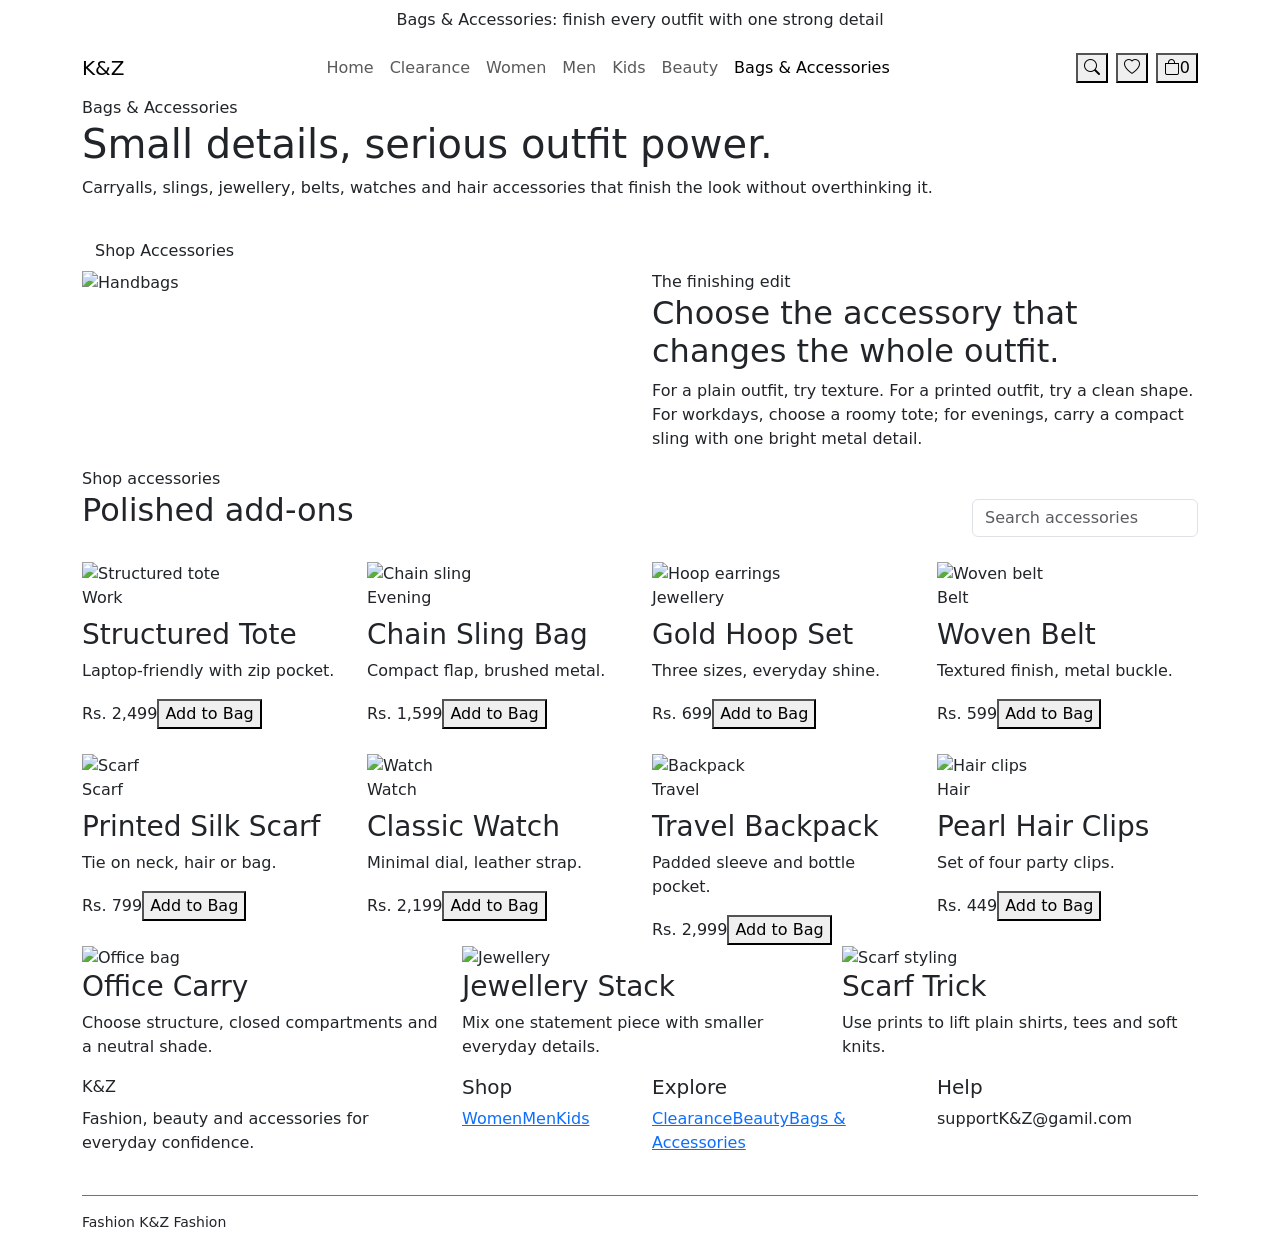
==== bags-accessories.html @ 071289cc "Add files via upload" ====
<!DOCTYPE html>
<html>
<head>
    <meta charset="UTF-8"><meta name="viewport" content="width=device-width, initial-scale=1.0">
    <title>Bags & Accessories | K&Z</title>
    <link href="https://cdn.jsdelivr.net/npm/bootstrap@5.3.3/dist/css/bootstrap.min.css" rel="stylesheet"><link href="https://cdn.jsdelivr.net/npm/bootstrap-icons@1.11.3/font/bootstrap-icons.css" rel="stylesheet"><link href="https://fonts.googleapis.com/css2?family=Playfair+Display:wght@700;800&family=Poppins:wght@400;500;600;700;800&display=swap" rel="stylesheet"><link rel="stylesheet" href="css/styles.css">
</head>
<body>
    <div class="top-strip py-2 text-center">Bags & Accessories: finish every outfit with one strong detail</div>
    <nav class="navbar navbar-expand-lg sticky-top"><div class="container"><a class="navbar-brand brand-mark" href="index.html">K&Z</a><button class="navbar-toggler" type="button" data-bs-toggle="collapse" data-bs-target="#mainMenu"><span class="navbar-toggler-icon"></span></button><div class="collapse navbar-collapse" id="mainMenu"><ul class="navbar-nav mx-auto mb-2 mb-lg-0"><li class="nav-item"><a class="nav-link" href="index.html">Home</a></li><li class="nav-item"><a class="nav-link" href="clearance.html">Clearance</a></li><li class="nav-item"><a class="nav-link" href="women.html">Women</a></li><li class="nav-item"><a class="nav-link" href="men.html">Men</a></li><li class="nav-item"><a class="nav-link" href="kids.html">Kids</a></li><li class="nav-item"><a class="nav-link" href="beauty.html">Beauty</a></li><li class="nav-item"><a class="nav-link active" href="bags-accessories.html">Bags & Accessories</a></li></ul><div class="d-flex gap-2"><button class="nav-icon-btn"><i class="bi bi-search"></i></button><button class="nav-icon-btn"><i class="bi bi-heart"></i></button><button class="nav-icon-btn"><i class="bi bi-bag"></i><span class="cart-count">0</span></button></div></div></div></nav>

    <header class="hero" style="background-image: url('https://images.unsplash.com/photo-1594223274512-ad4803739b7c?auto=format&fit=crop&w=1800&q=80');"><div class="container hero-inner"><span class="eyebrow">Bags & Accessories</span><h1>Small details, serious outfit power.</h1><p>Carryalls, slings, jewellery, belts, watches and hair accessories that finish the look without overthinking it.</p><a href="#products" class="btn btn-shop mt-3">Shop Accessories</a></div></header>

    <main>
        <section class="section-pad"><div class="container"><div class="row g-4"><div class="col-md-6"><div class="story-tile"><img src="https://images.unsplash.com/photo-1584917865442-de89df76afd3?auto=format&fit=crop&w=1000&q=80" alt="Handbags"></div></div><div class="col-md-6"><div class="story-copy"><span class="eyebrow">The finishing edit</span><h2 class="section-title">Choose the accessory that changes the whole outfit.</h2><p>For a plain outfit, try texture. For a printed outfit, try a clean shape. For workdays, choose a roomy tote; for evenings, carry a compact sling with one bright metal detail.</p><div class="d-flex gap-2 mt-3"><span class="swatch" style="background:#111"></span><span class="swatch" style="background:#8c3f2e"></span><span class="swatch" style="background:#c48a3a"></span><span class="swatch" style="background:#f1e4d2"></span></div></div></div></div></div></section>
        <section id="products" class="section-pad soft-band"><div class="container"><div class="d-flex flex-wrap justify-content-between align-items-end gap-3 mb-4"><div><span class="eyebrow">Shop accessories</span><h2 class="section-title">Polished add-ons</h2></div><input id="siteSearch" class="form-control w-auto" type="search" placeholder="Search accessories"></div><div class="row g-4">
            <div class="col-sm-6 col-lg-3" data-product="structured tote"><article class="product-card"><img class="product-img" src="https://images.unsplash.com/photo-1590874103328-eac38a683ce7?auto=format&fit=crop&w=700&q=80" alt="Structured tote"><div class="product-body"><span class="badge-soft">Work</span><h3 class="product-title mt-2">Structured Tote</h3><p class="product-meta">Laptop-friendly with zip pocket.</p><span class="price">Rs. 2,499</span><button class="quick-add">Add to Bag</button></div></article></div>
            <div class="col-sm-6 col-lg-3" data-product="chain sling bag"><article class="product-card"><img class="product-img" src="https://images.unsplash.com/photo-1584917865442-de89df76afd3?auto=format&fit=crop&w=700&q=80" alt="Chain sling"><div class="product-body"><span class="badge-soft">Evening</span><h3 class="product-title mt-2">Chain Sling Bag</h3><p class="product-meta">Compact flap, brushed metal.</p><span class="price">Rs. 1,599</span><button class="quick-add">Add to Bag</button></div></article></div>
            <div class="col-sm-6 col-lg-3" data-product="gold hoop set"><article class="product-card"><img class="product-img" src="https://images.unsplash.com/photo-1515562141207-7a88fb7ce338?auto=format&fit=crop&w=700&q=80" alt="Hoop earrings"><div class="product-body"><span class="badge-soft">Jewellery</span><h3 class="product-title mt-2">Gold Hoop Set</h3><p class="product-meta">Three sizes, everyday shine.</p><span class="price">Rs. 699</span><button class="quick-add">Add to Bag</button></div></article></div>
            <div class="col-sm-6 col-lg-3" data-product="woven belt"><article class="product-card"><img class="product-img" src="https://images.unsplash.com/photo-1553062407-98eeb64c6a62?auto=format&fit=crop&w=700&q=80" alt="Woven belt"><div class="product-body"><span class="badge-soft">Belt</span><h3 class="product-title mt-2">Woven Belt</h3><p class="product-meta">Textured finish, metal buckle.</p><span class="price">Rs. 599</span><button class="quick-add">Add to Bag</button></div></article></div>
            <div class="col-sm-6 col-lg-3" data-product="silk scarf"><article class="product-card"><img class="product-img" src="https://images.unsplash.com/photo-1601924638867-3a6de6b7a500?auto=format&fit=crop&w=700&q=80" alt="Scarf"><div class="product-body"><span class="badge-soft">Scarf</span><h3 class="product-title mt-2">Printed Silk Scarf</h3><p class="product-meta">Tie on neck, hair or bag.</p><span class="price">Rs. 799</span><button class="quick-add">Add to Bag</button></div></article></div>
            <div class="col-sm-6 col-lg-3" data-product="classic watch"><article class="product-card"><img class="product-img" src="https://images.unsplash.com/photo-1523275335684-37898b6baf30?auto=format&fit=crop&w=700&q=80" alt="Watch"><div class="product-body"><span class="badge-soft">Watch</span><h3 class="product-title mt-2">Classic Watch</h3><p class="product-meta">Minimal dial, leather strap.</p><span class="price">Rs. 2,199</span><button class="quick-add">Add to Bag</button></div></article></div>
            <div class="col-sm-6 col-lg-3" data-product="travel backpack"><article class="product-card"><img class="product-img" src="https://images.unsplash.com/photo-1622560480605-d83c853bc5c3?auto=format&fit=crop&w=700&q=80" alt="Backpack"><div class="product-body"><span class="badge-soft">Travel</span><h3 class="product-title mt-2">Travel Backpack</h3><p class="product-meta">Padded sleeve and bottle pocket.</p><span class="price">Rs. 2,999</span><button class="quick-add">Add to Bag</button></div></article></div>
            <div class="col-sm-6 col-lg-3" data-product="pearl hair clips"><article class="product-card"><img class="product-img" src="https://images.unsplash.com/photo-1611591437281-460bfbe1220a?auto=format&fit=crop&w=700&q=80" alt="Hair clips"><div class="product-body"><span class="badge-soft">Hair</span><h3 class="product-title mt-2">Pearl Hair Clips</h3><p class="product-meta">Set of four party clips.</p><span class="price">Rs. 449</span><button class="quick-add">Add to Bag</button></div></article></div>
        </div></div></section>
        <section class="section-pad"><div class="container"><div class="row g-4"><div class="col-md-4"><div class="journal-tile"><img src="https://images.unsplash.com/photo-1559563458-527698bf5295?auto=format&fit=crop&w=800&q=80" alt="Office bag"><div class="journal-copy"><h3>Office Carry</h3><p>Choose structure, closed compartments and a neutral shade.</p></div></div></div><div class="col-md-4"><div class="journal-tile"><img src="https://images.unsplash.com/photo-1606760227091-3dd870d97f1d?auto=format&fit=crop&w=800&q=80" alt="Jewellery"><div class="journal-copy"><h3>Jewellery Stack</h3><p>Mix one statement piece with smaller everyday details.</p></div></div></div><div class="col-md-4"><div class="journal-tile"><img src="https://images.unsplash.com/photo-1503342217505-b0a15ec3261c?auto=format&fit=crop&w=800&q=80" alt="Scarf styling"><div class="journal-copy"><h3>Scarf Trick</h3><p>Use prints to lift plain shirts, tees and soft knits.</p></div></div></div></div></div></section>
    </main>
    <footer class="footer"><div class="container"><div class="row g-4"><div class="col-md-4"><div class="brand-mark mb-2">K&Z</div><p>Fashion, beauty and accessories for everyday confidence.</p></div><div class="col-md-2"><h5>Shop</h5><a href="women.html">Women</a><a href="men.html">Men</a><a href="kids.html">Kids</a></div><div class="col-md-3"><h5>Explore</h5><a href="clearance.html">Clearance</a><a href="beauty.html">Beauty</a><a href="bags-accessories.html">Bags & Accessories</a></div><div class="col-md-3"><h5>Help</h5><p>supportK&Z@gamil.com</p></div></div><div class="border-top border-secondary mt-4 pt-3 small">Fashion <span id="year"></span> K&Z Fashion</div></div></footer>
    <script src="https://cdn.jsdelivr.net/npm/bootstrap@5.3.3/dist/js/bootstrap.bundle.min.js"></script><script src="js/script.js"></script>
</body>
</html>
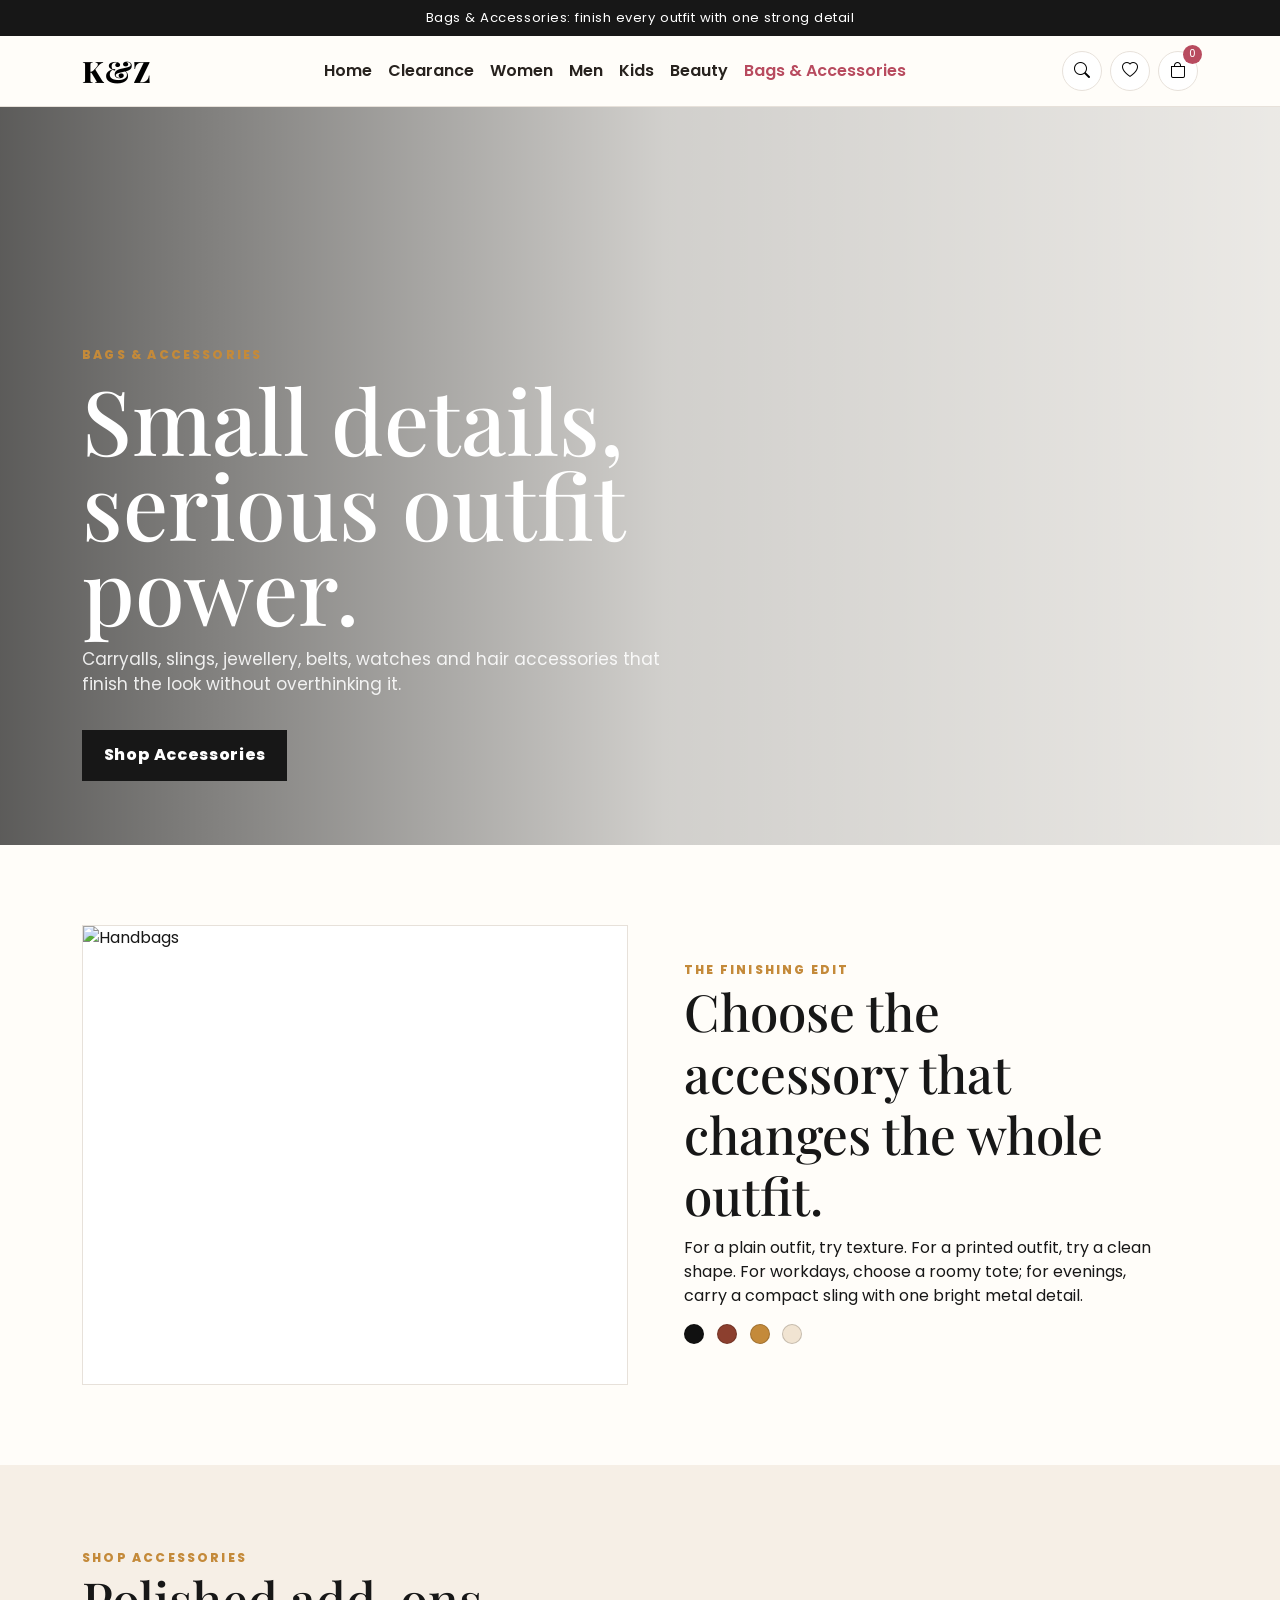
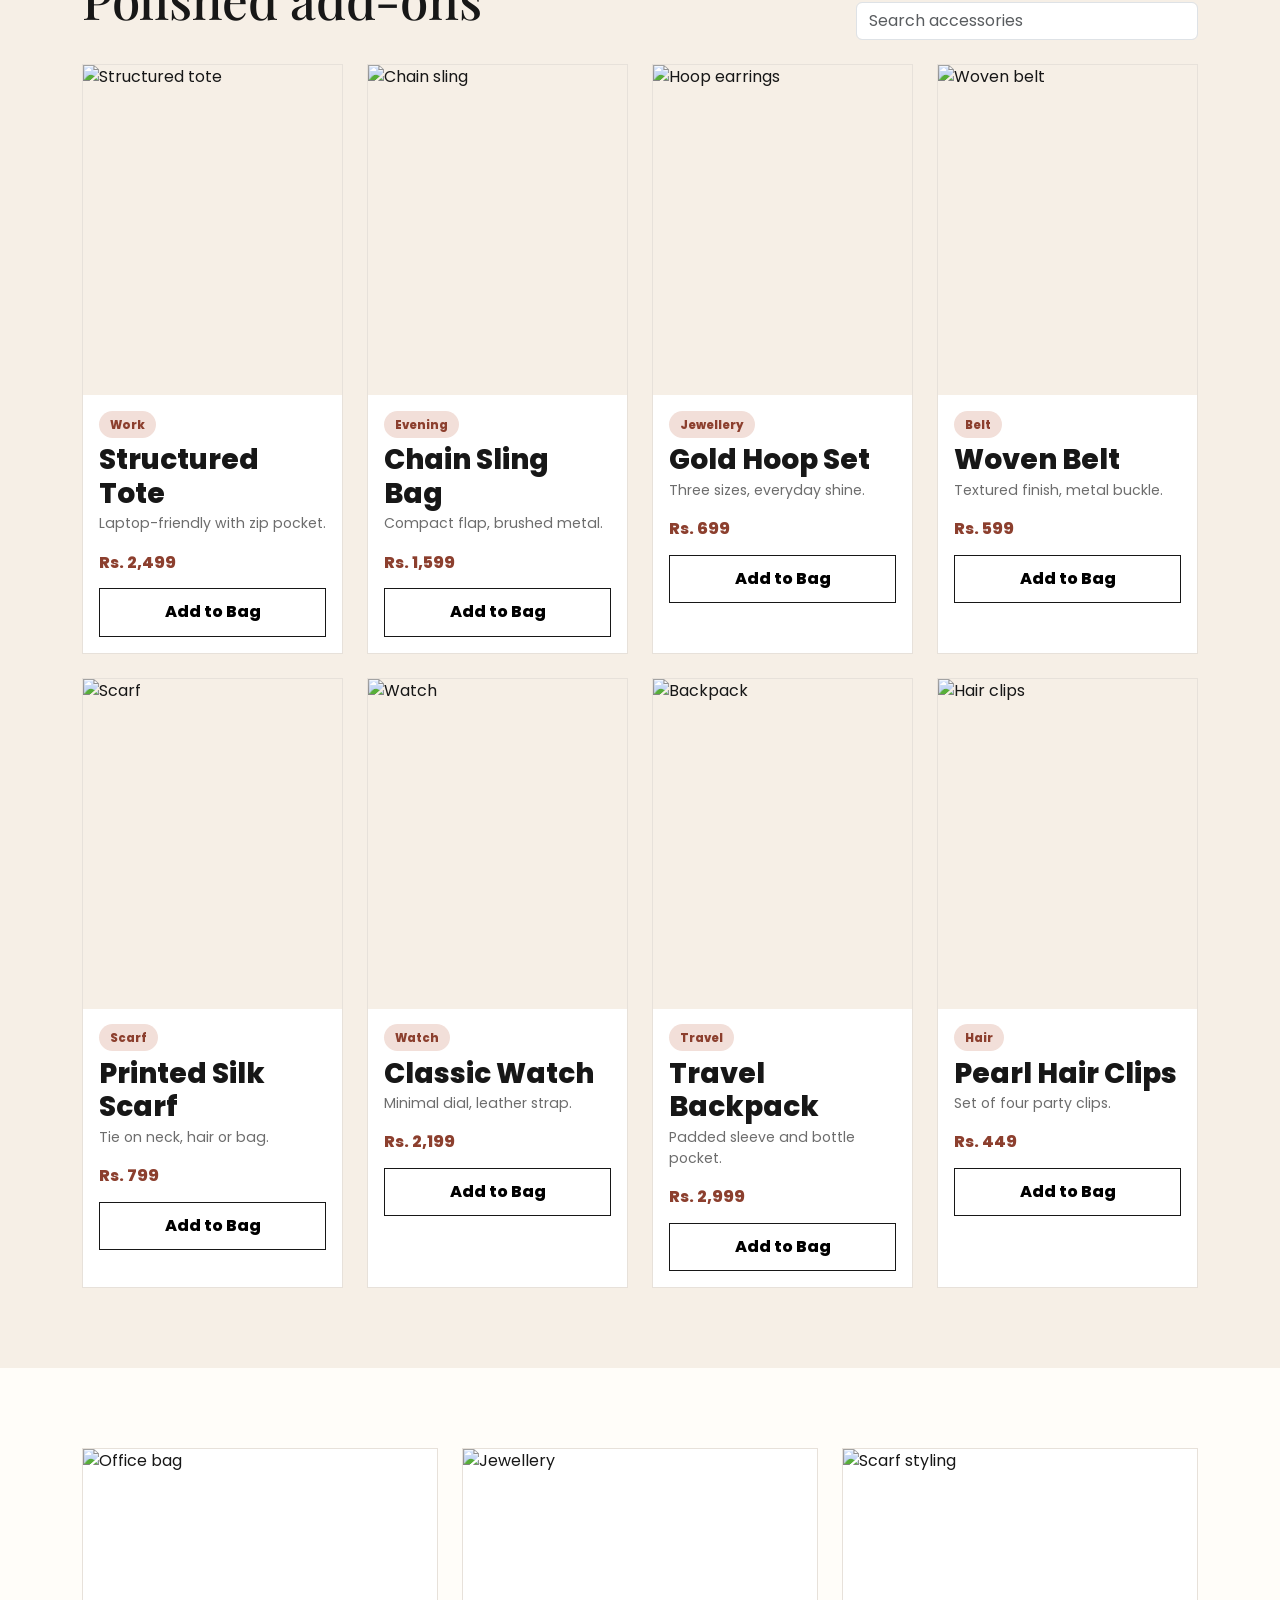
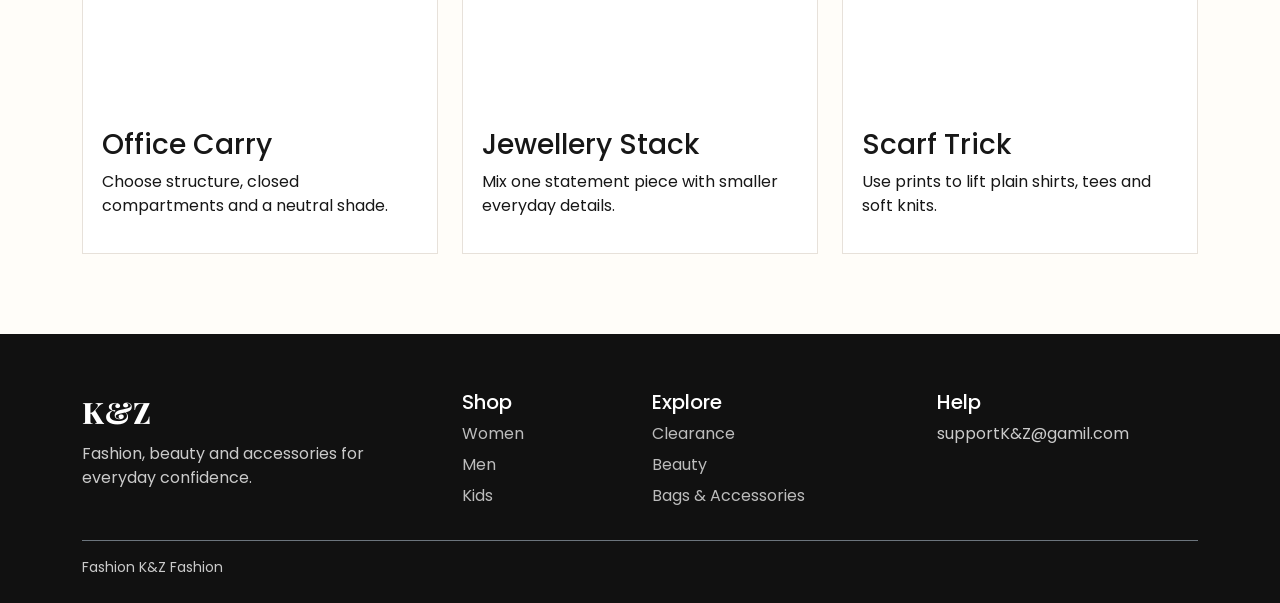
==== commit ddeefc77: "Update bags-accessories.html" ====
--- a/bags-accessories.html
+++ b/bags-accessories.html
@@ -3,7 +3,7 @@
 <head>
     <meta charset="UTF-8"><meta name="viewport" content="width=device-width, initial-scale=1.0">
     <title>Bags & Accessories | K&Z</title>
-    <link href="https://cdn.jsdelivr.net/npm/bootstrap@5.3.3/dist/css/bootstrap.min.css" rel="stylesheet"><link href="https://cdn.jsdelivr.net/npm/bootstrap-icons@1.11.3/font/bootstrap-icons.css" rel="stylesheet"><link href="https://fonts.googleapis.com/css2?family=Playfair+Display:wght@700;800&family=Poppins:wght@400;500;600;700;800&display=swap" rel="stylesheet"><link rel="stylesheet" href="css/styles.css">
+    <link href="https://cdn.jsdelivr.net/npm/bootstrap@5.3.3/dist/css/bootstrap.min.css" rel="stylesheet"><link href="https://cdn.jsdelivr.net/npm/bootstrap-icons@1.11.3/font/bootstrap-icons.css" rel="stylesheet"><link href="https://fonts.googleapis.com/css2?family=Playfair+Display:wght@700;800&family=Poppins:wght@400;500;600;700;800&display=swap" rel="stylesheet"><link rel="stylesheet" href="styles.css">
 </head>
 <body>
     <div class="top-strip py-2 text-center">Bags & Accessories: finish every outfit with one strong detail</div>
--- a/styles.css
+++ b/styles.css
@@ -0,0 +1,540 @@
+:root {
+    --ink: #171717;
+    --muted: #6d6d6d;
+    --line: #e7e1da;
+    --paper: #fffaf3;
+    --soft: #f6efe6;
+    --rose: #b84b5f;
+    --brick: #8c3f2e;
+    --olive: #68764c;
+    --gold: #c48a3a;
+    --teal: #1d7770;
+    --shadow: 0 18px 45px rgba(25, 22, 20, 0.12);
+}
+
+* {
+    box-sizing: border-box;
+}
+
+html {
+    scroll-behavior: smooth;
+}
+
+body {
+    margin: 0;
+    font-family: "Poppins", Arial, sans-serif;
+    color: var(--ink);
+    background: #fffdf9;
+}
+
+img {
+    max-width: 100%;
+    display: block;
+}
+
+a {
+    color: inherit;
+    text-decoration: none;
+}
+
+.top-strip {
+    background: var(--ink);
+    color: white;
+    font-size: 0.82rem;
+    letter-spacing: 0.04em;
+}
+
+.brand-mark {
+    font-family: "Playfair Display", Georgia, serif;
+    font-size: 1.85rem;
+    font-weight: 800;
+    letter-spacing: 0.03em;
+}
+
+.navbar {
+    background: rgba(255, 253, 249, 0.96);
+    backdrop-filter: blur(12px);
+    border-bottom: 1px solid var(--line);
+}
+
+.navbar .nav-link {
+    font-weight: 600;
+    color: #27221e;
+    padding-inline: 0.7rem;
+}
+
+.navbar .nav-link:hover,
+.navbar .nav-link.active {
+    color: var(--rose);
+}
+
+.nav-icon-btn {
+    width: 40px;
+    height: 40px;
+    display: inline-flex;
+    align-items: center;
+    justify-content: center;
+    border: 1px solid var(--line);
+    border-radius: 50%;
+    background: white;
+    position: relative;
+}
+
+.cart-count {
+    position: absolute;
+    top: -7px;
+    right: -5px;
+    min-width: 19px;
+    height: 19px;
+    padding-inline: 5px;
+    border-radius: 999px;
+    background: var(--rose);
+    color: white;
+    font-size: 0.68rem;
+    display: inline-flex;
+    align-items: center;
+    justify-content: center;
+}
+
+.hero {
+    min-height: 82vh;
+    display: flex;
+    align-items: end;
+    background-size: cover;
+    background-position: center;
+    position: relative;
+    isolation: isolate;
+}
+
+.hero::before {
+    content: "";
+    position: absolute;
+    inset: 0;
+    background: linear-gradient(90deg, rgba(0, 0, 0, 0.64), rgba(0, 0, 0, 0.18) 52%, rgba(0, 0, 0, 0.08));
+    z-index: -1;
+}
+
+.hero-inner {
+    color: white;
+    padding-block: 8rem 4rem;
+}
+
+.eyebrow {
+    text-transform: uppercase;
+    letter-spacing: 0.18em;
+    font-size: 0.76rem;
+    font-weight: 800;
+    color: var(--gold);
+}
+
+.hero h1,
+.page-heading h1,
+.section-title {
+    font-family: "Playfair Display", Georgia, serif;
+    letter-spacing: 0;
+}
+
+.hero h1 {
+    max-width: 760px;
+    font-size: clamp(3rem, 7vw, 6.7rem);
+    line-height: 0.95;
+    margin: 0.6rem 0 1rem;
+}
+
+.hero p {
+    max-width: 610px;
+    font-size: 1.06rem;
+    color: rgba(255, 255, 255, 0.88);
+}
+
+.btn-shop {
+    border: 0;
+    border-radius: 0;
+    background: var(--ink);
+    color: white;
+    padding: 0.85rem 1.35rem;
+    font-weight: 800;
+    letter-spacing: 0.04em;
+    transition: transform 0.2s ease, background 0.2s ease;
+}
+
+.btn-shop:hover {
+    background: var(--rose);
+    color: white;
+    transform: translateY(-2px);
+}
+
+.btn-outline-shop {
+    border: 1px solid currentColor;
+    border-radius: 0;
+    padding: 0.8rem 1.2rem;
+    font-weight: 800;
+    background: transparent;
+}
+
+.btn-outline-shop:hover {
+    color: white;
+    background: var(--ink);
+}
+
+.section-pad {
+    padding: 5rem 0;
+}
+
+.soft-band {
+    background: var(--soft);
+}
+
+.page-heading {
+    padding: 6.5rem 0 3.5rem;
+    background: var(--paper);
+    border-bottom: 1px solid var(--line);
+}
+
+.page-heading h1 {
+    font-size: clamp(2.7rem, 6vw, 5.5rem);
+    margin: 0;
+}
+
+.page-heading p {
+    color: var(--muted);
+    max-width: 680px;
+    margin-top: 1rem;
+}
+
+.section-title {
+    font-size: clamp(2rem, 4vw, 3.5rem);
+    margin-bottom: 0.6rem;
+}
+
+.section-lead {
+    color: var(--muted);
+    max-width: 720px;
+}
+
+.category-tile,
+.story-tile,
+.look-tile,
+.journal-tile,
+.deal-card,
+.product-card {
+    background: white;
+    border: 1px solid var(--line);
+}
+
+.category-tile {
+    position: relative;
+    min-height: 350px;
+    overflow: hidden;
+}
+
+.category-tile img,
+.story-tile img,
+.look-tile img,
+.journal-tile img {
+    width: 100%;
+    height: 100%;
+    object-fit: cover;
+    transition: transform 0.4s ease;
+}
+
+.category-tile:hover img,
+.story-tile:hover img,
+.look-tile:hover img,
+.journal-tile:hover img {
+    transform: scale(1.04);
+}
+
+.tile-caption {
+    position: absolute;
+    left: 1rem;
+    right: 1rem;
+    bottom: 1rem;
+    padding: 1rem;
+    background: rgba(255, 255, 255, 0.9);
+}
+
+.tile-caption h3 {
+    font-family: "Playfair Display", Georgia, serif;
+    font-size: 1.7rem;
+    margin: 0;
+}
+
+.product-card {
+    height: 100%;
+    overflow: hidden;
+    transition: transform 0.2s ease, box-shadow 0.2s ease;
+}
+
+.product-card:hover {
+    transform: translateY(-5px);
+    box-shadow: var(--shadow);
+}
+
+.product-img {
+    height: 330px;
+    width: 100%;
+    object-fit: cover;
+    background: var(--soft);
+}
+
+.product-body {
+    padding: 1rem;
+}
+
+.product-title {
+    font-weight: 800;
+    margin-bottom: 0.2rem;
+}
+
+.product-meta {
+    color: var(--muted);
+    font-size: 0.88rem;
+}
+
+.price {
+    font-weight: 800;
+    color: var(--brick);
+}
+
+.old-price {
+    color: #9b9188;
+    text-decoration: line-through;
+    margin-left: 0.4rem;
+    font-size: 0.88rem;
+}
+
+.badge-soft {
+    background: #f2dfd9;
+    color: var(--brick);
+    border-radius: 999px;
+    padding: 0.35rem 0.7rem;
+    font-size: 0.72rem;
+    font-weight: 800;
+}
+
+.quick-add {
+    width: 100%;
+    margin-top: 0.85rem;
+    border: 1px solid var(--ink);
+    background: white;
+    padding: 0.7rem 1rem;
+    font-weight: 800;
+}
+
+.quick-add:hover {
+    background: var(--ink);
+    color: white;
+}
+
+.banner-split {
+    min-height: 520px;
+    background-size: cover;
+    background-position: center;
+    position: relative;
+    isolation: isolate;
+    color: white;
+    display: flex;
+    align-items: center;
+}
+
+.banner-split::before {
+    content: "";
+    position: absolute;
+    inset: 0;
+    background: rgba(0, 0, 0, 0.42);
+    z-index: -1;
+}
+
+.banner-split h2 {
+    font-family: "Playfair Display", Georgia, serif;
+    font-size: clamp(2.4rem, 5vw, 5rem);
+    max-width: 690px;
+}
+
+.feature-box {
+    padding: 2rem;
+    border-left: 4px solid var(--rose);
+    background: white;
+    height: 100%;
+}
+
+.feature-box h3 {
+    font-size: 1.1rem;
+    font-weight: 800;
+}
+
+.filter-bar {
+    border: 1px solid var(--line);
+    background: white;
+    padding: 1rem;
+}
+
+.filter-chip {
+    border: 1px solid var(--line);
+    background: #fffaf5;
+    padding: 0.5rem 0.8rem;
+    font-weight: 700;
+}
+
+.filter-chip.active,
+.filter-chip:hover {
+    background: var(--ink);
+    color: white;
+}
+
+.story-tile,
+.look-tile {
+    min-height: 460px;
+    overflow: hidden;
+    position: relative;
+}
+
+.story-copy {
+    padding: 2rem;
+}
+
+.look-tile .tile-caption {
+    background: rgba(23, 23, 23, 0.78);
+    color: white;
+}
+
+.offer-grid {
+    display: grid;
+    grid-template-columns: repeat(4, 1fr);
+    gap: 1rem;
+}
+
+.deal-card {
+    padding: 1.35rem;
+}
+
+.deal-card strong {
+    display: block;
+    font-size: 1.7rem;
+    color: var(--brick);
+}
+
+.journal-tile {
+    height: 100%;
+    overflow: hidden;
+}
+
+.journal-tile img {
+    height: 260px;
+}
+
+.journal-copy {
+    padding: 1.2rem;
+}
+
+.newsletter {
+    background: var(--ink);
+    color: white;
+    padding: 4rem 0;
+}
+
+.newsletter input {
+    min-height: 52px;
+    border-radius: 0;
+}
+
+.newsletter .btn-shop {
+    background: var(--gold);
+}
+
+.footer {
+    background: #111;
+    color: rgba(255, 255, 255, 0.78);
+    padding: 3.5rem 0 1.6rem;
+}
+
+.footer h5,
+.footer .brand-mark {
+    color: white;
+}
+
+.footer a {
+    display: block;
+    margin-bottom: 0.45rem;
+    color: rgba(255, 255, 255, 0.72);
+}
+
+.footer a:hover {
+    color: white;
+}
+
+.toast-message {
+    position: fixed;
+    right: 1rem;
+    bottom: 1rem;
+    z-index: 9999;
+    padding: 0.9rem 1rem;
+    background: var(--ink);
+    color: white;
+    box-shadow: var(--shadow);
+    transform: translateY(120%);
+    transition: transform 0.25s ease;
+}
+
+.toast-message.show {
+    transform: translateY(0);
+}
+
+.swatch {
+    width: 20px;
+    height: 20px;
+    border-radius: 50%;
+    border: 1px solid rgba(0, 0, 0, 0.18);
+    display: inline-block;
+    margin-right: 0.3rem;
+}
+
+.stat-number {
+    font-family: "Playfair Display", Georgia, serif;
+    font-size: 3.3rem;
+    color: var(--brick);
+    line-height: 1;
+}
+
+.accordion-button:not(.collapsed) {
+    background: var(--soft);
+    color: var(--ink);
+}
+
+@media (max-width: 991px) {
+    .hero {
+        min-height: 72vh;
+    }
+
+    .offer-grid {
+        grid-template-columns: repeat(2, 1fr);
+    }
+}
+
+@media (max-width: 575px) {
+    .section-pad {
+        padding: 3.3rem 0;
+    }
+
+    .hero-inner {
+        padding-block: 7rem 3rem;
+    }
+
+    .product-img {
+        height: 260px;
+    }
+
+    .offer-grid {
+        grid-template-columns: 1fr;
+    }
+
+    .brand-mark {
+        font-size: 1.5rem;
+    }
+
+    .nav-icon-btn {
+        width: 36px;
+        height: 36px;
+    }
+}
